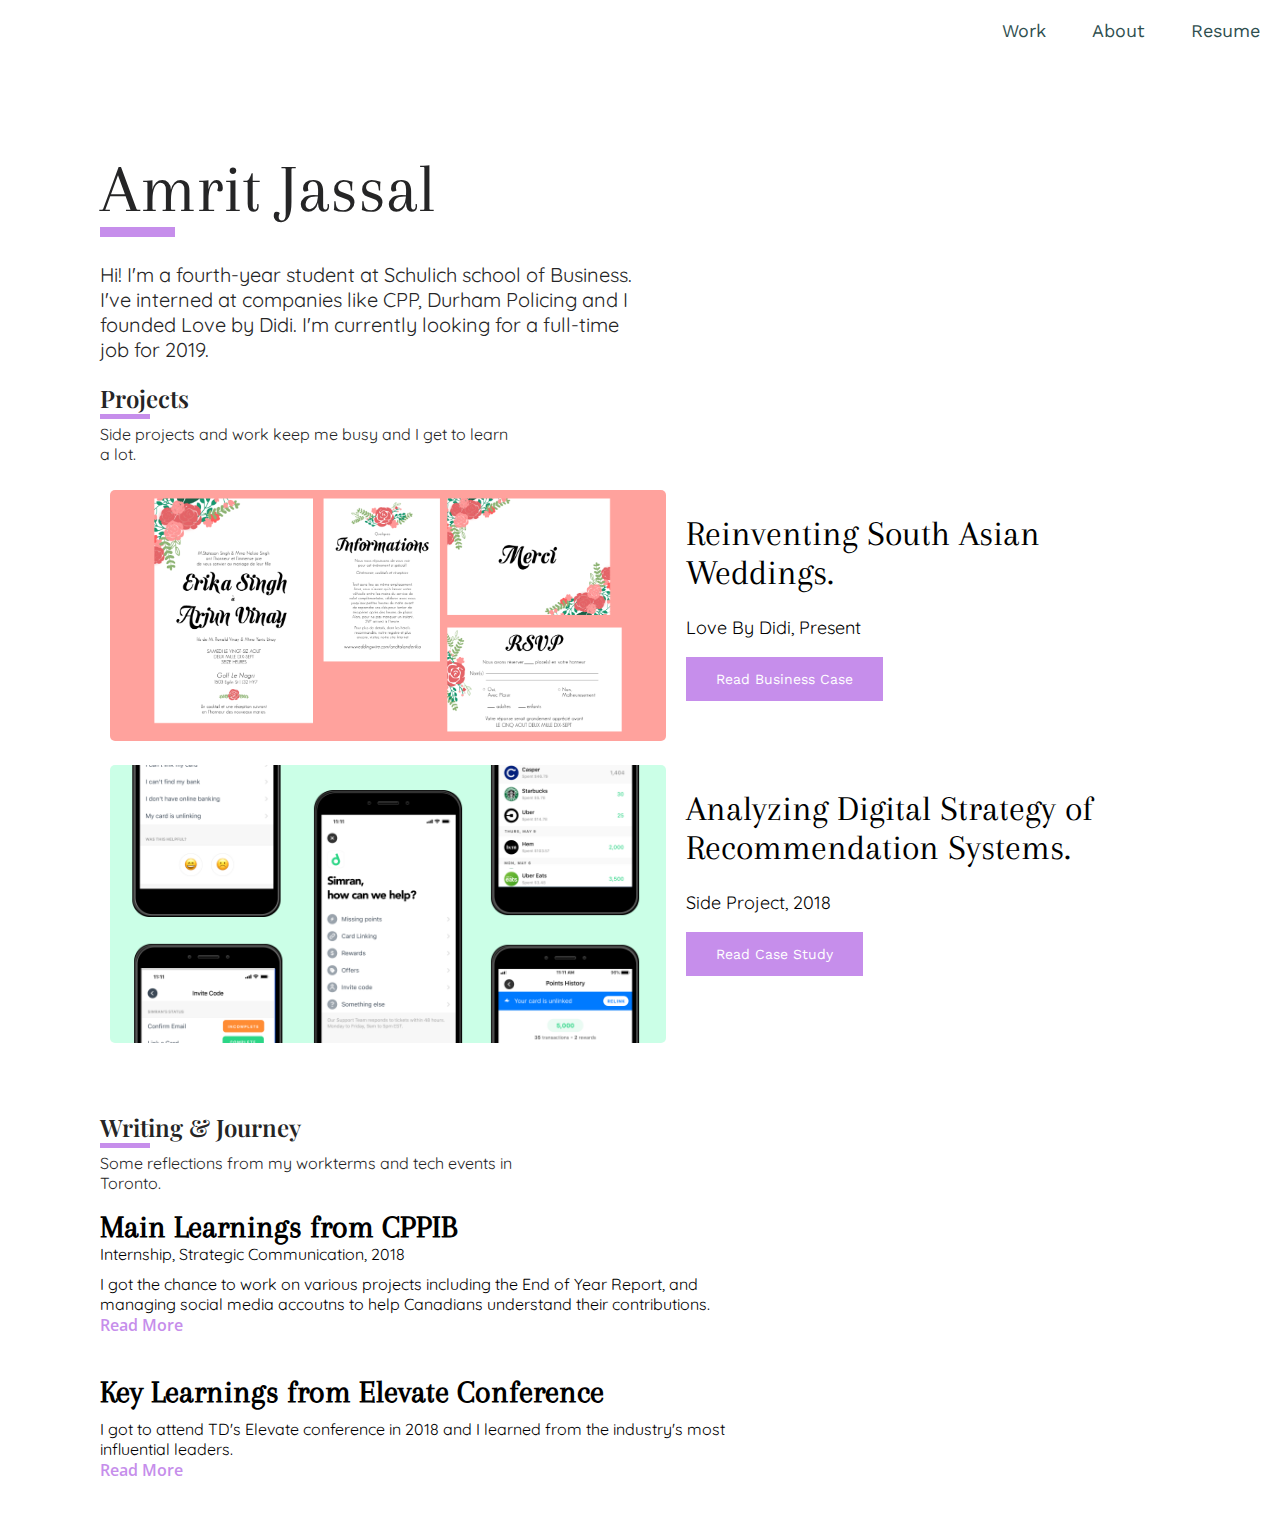
==== index.html @ 8e836dc0 "my first ever commit" ====
<!DOCTYPE html>
<html lang="en" class="no-js">
	<head>
		<meta charset="UTF-8" />
		<meta name="viewport" content="width=device-width, initial-scale=1">
		<title>Amrit Jassal</title>
		<link rel="shortcut icon" href="favicon.ico">
		<link href="https://fonts.googleapis.com/css?family=Roboto:400,700,700i|Arapey" rel="stylesheet">
		<link rel="stylesheet" type="text/css" href="css/normalize.css" />
		<link rel="stylesheet" type="text/css" href="css/demo.css" />
		<link rel="stylesheet" type="text/css" href="css/demo4.css" />
		<link rel="stylesheet" type="text/css" href="pater/pater.css" />
        <link href="https://fonts.googleapis.com/css?family=Open+Sans|Playfair+Display|Roboto|Work+Sans" rel="stylesheet">
        <link href="https://fonts.googleapis.com/css?family=Noticia+Text|Quicksand" rel="stylesheet">
		<script>document.documentElement.className="js";var supportsCssVars=function(){var e,t=document.createElement("style");return t.innerHTML="root: { --tmp-var: bold; }",document.head.appendChild(t),e=!!(window.CSS&&window.CSS.supports&&window.CSS.supports("font-weight","var(--tmp-var)")),t.parentNode.removeChild(t),e};supportsCssVars()||alert("Please view this demo in a modern browser that supports CSS Variables.");</script>
        <link rel="stylesheet" href="animate.css">
        <link rel="icon" href="img/favicon.png">
        
        <!-- Global site tag (gtag.js) - Google Analytics -->
<script async src="https://www.googletagmanager.com/gtag/js?id=UA-72695210-1"></script>
<script>
  window.dataLayer = window.dataLayer || [];
  function gtag(){dataLayer.push(arguments);}
  gtag('js', new Date());

  gtag('config', 'UA-72695210-1');
</script>


	</head>
	<body class="demo-4">
		<main>
			<div class="content">
				<svg class="scene" width="500px" height="500px" preserveAspectRatio="none" viewBox="0 0 1440 800" xmlns:pathdata="http://www.codrops.com/" id="svg">
					<path d="M 1066,436 C 1051,543.8 973.2,656.2 873.6,700.1 756.6,751.7 600.9,725 492.4,657.4 431.5,619.5 387.5,546.9 376.7,476 360.3,368.3 377.9,229.2 462.5,160.5 589.5,57.34 815.4,42.24 952.4,131.7 1044,190.8 1081,328.8 1066,436 Z" pathdata:id="M 1041,450.4 C 1023,547.7 992.8,667.7 905.7,714.5 793.1,775 639,728.7 524.5,671.8 453.3,636.4 382.2,575.4 360.2,499 329.7,393 344.6,249.2 426,174.9 568.6,44.66 851.1,-8.71 1002,111.8 1091,182.7 1061,338.6 1041,450.4 Z;M 1066,436 C 1051,543.8 976.5,664.5 873.6,700.1 761,739.1 636.4,655.8 529.5,603.1 441.6,559.8 325.8,520.1 293.8,427.5 263.1,338.4 294.5,213.4 368.2,154.8 520.7,33.48 790.1,23.76 952.4,131.7 1043,191.7 1081,328.8 1066,436 Z;M 1066,436 C 1053,531.1 930.7,580.1 842.2,617.2 734,662.7 598.4,707.8 492.4,657.4 427.6,626.6 387.5,546.9 376.7,476 360.3,368.3 376.9,227.9 462.5,160.5 567.6,77.69 749.9,37.5 863.8,148.8 947.6,230.7 1082,320.1 1066,436 Z"/>
				</svg>
			</div>
            
            <div class="header"> 
                <!--<div class="navigation"> 
                    
                     <div class="topnav special" id="myTopnav">
    
                <a href="index4.html">work.</a>
                <a href="about.html">about.</a>
                <a href="Simran_Jassal.pdf">resume.</a>
                <a href="javascript:void(0);" class="icon" onclick="myFunction()">&#9776;</a>
            </div> 
                    
                </div>--> 
                
                
                <div class="nav">
  <div class="nav-header">
    <div class="nav-title">
    </div>
  </div>
  <div class="nav-btn">
    <label for="nav-check">
      <span></span>
      <span></span>
      <span></span>
    </label>
  </div>
  <input type="checkbox" id="nav-check">
  <div class="nav-links">
    <a href="index.html">Work</a>
    <!--<a href="play.html">Play</a>--> 
    <a href="about.html">About</a>
    <a href="SimranJassal2019.pdf" target="_blank">Resume</a>
  </div>
</div>
                
                <div class="introduction"> 
                    <h1 id="header-text"> Amrit Jassal </h1>
                    <div class="rec"> </div>
                    <p id="header-paragraph"> Hi! I'm a fourth-year student at Schulich school of Business. I've interned at companies like CPP, Durham Policing and I founded Love by Didi. I'm currently looking for a full-time job for 2019.</p>
                </div>
                <!--<div id="socialmedia"> 
                    <ul> 
                        <a href="https://medium.com/@simranj3" target="_blank"> <li> MEDIUM </li> </a>
                          <a href="https://twitter.com/SimranJ3" target="_blank"> <li> TWITTER </li></a>
                         <a href="https://www.linkedin.com/in/simranjassal/" target="_blank"> <li> LINKEDIN </li></a>
                    </ul>
                </div>--> 
            </div>
            
            <div id="projects-section"> 
                <h1 class="subheader"> Projects </h1>
                 <div class="rec2"> </div>
                <p id="subsubheader"> Side projects and work keep me busy and I get to learn a lot. </p>
            
                
                <div class="project-item"> 
                        <div class="project-item-wrapper"> 
                            <div class="project-badge">
                                <a href="didi2.html"> <img src="img/play/Didi01.png" width='100%' style="border-radius: 5px; " class="image22"> </a>
                            </div>
                            
                            <div class="proj-title"> 
                                <h1> Reinventing South Asian Weddings. </h1>
                                <p> Love By Didi, Present </p>
                                <p> </p>
                                 <button class="button-style" onclick="window.location='didi2.html';">Read Business Case </button>
                                
                            </div>
                        </div>
                    </div>
                
                                
                   
                <div class="projects-wrapper"> 
                    <div class="project-item"> 
                        <div class="project-item-wrapper"> 
                            <div class="project-badge">
                                <a href="drop2.html"> <img src="img/Drop%20Badge.png" width='100%' style="border-radius: 5px;"> </a>
                            </div>
                            
                            <div class="proj-title"> 
                                <h1> Analyzing Digital Strategy of Recommendation Systems. </h1>
                                <p> Side Project, 2018 </p>
                                <p> </p>
                                 <button class="button-style" onclick="window.location='drop2.html';">Read Case Study</button>
                                
                            </div>
                        </div>
                    </div>
                </div>
                
                                <br> 
                <br> 
                
                 
 
                
                <h1 class="subheader"> Writing & Journey </h1> 
                <div class="rec2"> </div>
                <p id="subsubheader"> Some reflections from my workterms and tech events in Toronto. </p>
                
                 <div class="am-project-item"> 
                    <h1 class="am-project-title"> Main Learnings from CPPIB </h1>
                    <p class="am-project-desc"> Internship, Strategic Communication, 2018</p>
                    <p class="am-project-desc2"> I got the chance to work on various projects including the End of Year Report, and managing social media accoutns to help Canadians understand their contributions. </p>
                    
                    <a href="cppib.html" class="am-project-link"> Read More </a>
                </div>
                <br> 
                <br> 
                <div class="am-project-item"> 
                    <h1 class="am-project-title"> Key Learnings from Elevate Conference </h1>
                    <p class="am-project-desc2"> I got to attend TD's Elevate conference in 2018 and I learned from the industry's most influential leaders. </p>
                    
                    <a href="elevate.html" class="am-project-link"> Read More </a>
                </div>
                
                <br> 
                <br> 
                
               
                
            </div>
                
        

            

            
            
		</main>
		<script src="js/anime.min.js"></script>
		<script src="js/demo.js"></script>
		<script src="js/demo4.js"></script>
        
        <script> 
            
    $(".image22").hover(
  function () {
    $(this).addClass("animated bounce");
  }
);
</script>
	</body>
</html>
---- css/demo4.css ----
.title {
	color: #fff;
	font-size: 6vw;
	font-weight: 400;
	z-index: 1000;
	font-family: "Arapey", serif;
	pointer-events: none;
}

.scene path {
	fill: #F6E8FF;
}

body { 
    background-color: white; 
}

#svg { 
    position: absolute; 
    z-index: -100; 
}

.background-pic{ 
    color: red; 
    height: 400px; 
    padding-top: 40px; 
}

#introduction{ 
    position: absolute; 
    z-index: 2; 
}

#header-text { 
    font-family: 'Arapey'; 
    font-weight: 400;
    color: #252526; 
    padding-top: 100px; 
    padding-left: 100px; 
    font-size: 70px; 
    margin-bottom: 0px; 
    margin-top: 0px; 
}


.am-project-title { 
    font-family: "Arapey";  
    padding-left: 100px;
    margin: 0; 
}

.am-project-desc { 
    font-family: "Quicksand";
    padding-left: 100px;
    margin: 0; 
}

.am-project-desc2 { 
    font-family: "Quicksand";
    padding-left: 100px;
    margin: 0;
    margin-top: 10px; 
    width: 60%; 
}

.am-project-link{ 
    font-family: "Open Sans"; 
    text-decoration: none; 
    font-weight: 600; 
    color: #C68EEB; 
    padding-left: 100px; 
    
}

#header-paragraph{ 
    color: #252526; 
    font-family: 'Quicksand'; 
    font-weight: thin; 
    font-size: 20px; 
    padding-top: 5px; 
    padding-left: 100px; 
    width: 50%; 
}


@media (max-width:600px) {
    #header-paragraph {
    width: 90%;
    }
    
    .project-badge {
        width: 1000px; }
.proj-title { 
    display: none; 
}

}



.subheader{ 
    color: #252526; 
    font-family: 'Playfair Display'; 
    font-weight: 600; 
    font-size: 24px;
    padding-left: 100px; 
    margin-bottom: 0; 
}

#subsubheader{
    color: #252526;
    font-family: 'Quicksand'; 
    font-weight: thin; 
    padding-left: 100px;
    margin-top: 5px; 
    width: 40%; 
}

.about-paragraph{ 
    font-family:"Open Sans"; 
    font-weight: 400; 
    font-size: 16px; 
    color: #373737;
    width: 50%; 
    margin: auto; 
    padding-left: 100px; 
    margin-top: 20px;  
    line-height: 24px; 
}

.about-subheader { 
      font-family:"Playfair display"; 
    font-weight: 600; 
    font-size: 28px; 
    color: #373737;
    width: 50%; 
    margin: auto; 
    padding-left: 100px; 
    margin-top: 20px;
}

#profile-pic { 
    padding-left: 100px; 
}

.rec { 
    background-color: #C68EEB; 
    height: 10px; 
    width: 75px; 
    margin-left: 100px; 
    padding-top: 0; 
    padding-bottom: 0; 
}

.rec2 { 
    background-color: #C68EEB; 
    height: 5px; 
    width: 50px; 
    margin-left: 100px; 
    padding-top: 0; 
    padding-bottom: 0; 
}



.topnav {
    overflow: hidden;
    width: 25%; 
    float: right; 
}


/* Style the links inside the navigation bar */
.topnav a {
    float: left;
    display: block;
    color: #f2f2f2;
    text-align: center;
    padding: 14px 16px;
    text-decoration: none;
    font-size: 17px;
    display: inline; 
    text-decoration: none;  
    padding-left: 5%; 
    color: black; 
    font-family: 'Open Sans';
}
.topnav ul { 
    background-color:black; 
}
.topnav li{ 
    display: inline; 
    text-decoration: none;  
    padding-left: 5%; 
    color: black; 
    font-family: 'Open Sans'; 
}

.proj-header { 
    margin-top: -25px; 

}
.project-title { 
    font-family: 'Arapey'; 
    font-size: 54px; 
    font-weight: 400; 
    padding-bottom: 0; 
    margin-bottom: 0px; 
}

.project-company { 
    font-family: 'Open Sans';
    font-size: 24px; 
    padding-top: 0; 
    margin-top: 0px; 
}


.sec-longinfo{ 
    width: 100%; 
    /*margin-left: 30%; */
}

.sec-longinfo-grey{ 
    width: 60%; 
    margin: auto; 
    background-color: #E8E8E8; 
}
.info-header{ 
    font-family: 'Work Sans';
    font-size: 23px; 
    margin-bottom: 5px; 
    padding-bottom: 5px; 
    color: #C68EEB; 
}

.info-subheader{ 
    font-family: 'work sans'; 
    font-size: 19px; 
    margin-bottom: 5px;
    padding-bottom: 5px; 
    color: #2B2B30;  
}



.section-content{ 
    font-family: 'Roboto';

}
.section-content-top{ 
    font-family: 'Roboto';
    margin: 5px; 
    padding: 0; 
}
.section-content-top-pitch{ 
    font-family: 'Roboto';
    font-size: 17px; 
    color: #292929; 
    padding: 0; 
    padding-left: 10px; 
}

.half-wrapper{ 
    width: 60%;
}

.left{ 
    width: 29%; 
    float: left; 
    background-color: red; 

}

.right{ 
    width: 29%; 
    float: right; 
    background-color: green; 
}



.overview-wrapper { 
    width: 60%; 
}

.overview-left{ 
    width: 19%;
    float: left; 
    display:block;
}

.overview-right{ 
    width: 39%; 
    float: right; 
    display: block; 
}

.sec-overview{ 
 
    width: 60%; 
    margin: auto; 
}


.wrapper { 
  overflow:hidden;
  width: 100%; 
    margin: auto; 
}

.wrapper div {
   min-height: 200px;
   padding: 10px;
}
#one {
  float:left; 
  margin-right:20px;
  width:25%;
}
#two { 
  overflow:hidden;
  min-height:170px;
    width: 50%; 
    background-color: red; 
}



.wrapper2 { 
    overflow:hidden;
    width: 100%; 
    margin: auto; 
}

.wrapper2 div {
    min-height: 100px;
    padding: 10px;
}
#one2 {
    float:left; 
    width:25%;
    margin-left: 10%; 
    padding-top: 35px; 
}
#two2 { 
    overflow:hidden;
    min-height:170px;
    width: 50%;  
}


.project-item-wrapper { 
    overflow:hidden;
    width: 100%; 
    margin: auto; 
}

.project-item-wrapper div {
    min-height: 100px;
    padding: 10px;
}
.project-badge {
    float:left; 
    width:45%; 
    margin-left: 100px; 
}
.proj-title { 
    overflow:hidden;
    min-height:170px;
    width: 35%; 
}

.proj-title h1{
    font-family: 'Arapey';
    font-size: 36px; 
    font-weight: 400;
    
}

.proj-title p { 
    font-family: 'Quicksand';
    font-size: 18px; 
}


@media screen and (max-width: 400px) {
   #one2 { 
    float: none;
    margin-right:0;
    width:90%;
  }
    
    #two2{
    width: 90%;
    }
}

@media screen and (max-width: 400px) {
   #one { 
    float: none;
    margin-right:0;
    width:auto;
    border:0;
    border-bottom:2px solid #000;    
  }
}


.button-style { 
    color: white; 
    font-family: 'Work Sans';
    font-size: 14px; 
    background-color: #C68EEB; /* Green */
    border: none;
    padding: 14px 30px;
    text-align: center;
    text-decoration: none;
}

.button-style:hover { 
    background-color: #AF5EE5; /* Green */
    cursor: pointer;
}

.section-learnings { 
     font-family: 'Roboto';
    font-size: 18px; 
    text-decoration: none; 
list-style-type: none; 
    margin-top: 10px; 
}

.link-style{ 
    font-family: 'Roboto';
    font-weight: 600; 
    color: #4080FF; 
    text-decoration: none; 
    font-size: 18px; 
}


/* NAVIGATION */ 

* {
  box-sizing: border-box;
}

body {
  margin: 0px;
  font-family: 'Work Sans';
}

.nav {
  height: 50px;
  width: 100%;
  background-color: white;
  position: relative;
}

.nav > .nav-header {
  display: inline;
}

.nav > .nav-header > .nav-title {
  display: inline-block;
  font-size: 22px;
  color: darkslategrey;
  padding: 10px 10px 10px 10px;
}

.nav > .nav-btn {
  display: none;
}

.nav > .nav-links {
  display: inline;
  float: right;
  font-size: 18px;
}

.nav > .nav-links > a {
  display: inline-block;
  padding: 20px 20px 20px 20px;
  text-decoration: none;
  color: darkslategrey;
}

.nav > .nav-links > a:hover {
  color: #FD6A65;
}

.nav > #nav-check {
  display: none;
}

@media (max-width:600px) {
  .nav > .nav-btn {
    display: inline-block;
    position: absolute;
    right: 0px;
    top: 0px;
  }
  .nav > .nav-btn > label {
    display: inline-block;
    width: 50px;
    height: 50px;
    padding: 13px;
  }
  .nav > .nav-btn > label:hover {
    background-color: #FFC2C2;
  }
  .nav > .nav-btn > label > span {
    display: block;
    width: 25px;
    height: 10px;
    border-top: 2px solid #eee;
  }
  .nav > .nav-links {
    position: absolute;
    display: block;
    width: 100%;
    background-color: #333;
    height: 0px;
    transition: all 0.3s ease-in;
    overflow-y: hidden;
    top: 50px;
    left: 0px;
  }
  .nav > .nav-links > a {
    display: block;
    width: 100%;
  }
  .nav > #nav-check:not(:checked) + .nav-links {
    height: 0px;
  }
  .nav > #nav-check:checked + .nav-links {
    height: calc(100vh - 50px);
    overflow-y: auto;
  }
}




.container
{
  text-align: center; 
}
.left-div
{
  display: inline-block;
  max-width: 35%;
  text-align: left;
  border-radius: 3px;
  margin: 15px;
  vertical-align: top;
    background-color: white;
    padding: 10px; 
}
.left-div:hover{ 
    background-color: #F4F4F4; 
}
.right-div
{
  display: inline-block;
  max-width: 35%;
  text-align: left;
  border-radius: 3px;
  margin: 15px;
       background-color: white;
    padding: 10px;
}

.right-div:hover { 
    background-color: #f4f4f4; 
}

.left-text, .right-text
{
  font: 14px 'Work Sans', monospace;
	color: #333;
}
@media screen and (max-width: 600px) 
{
  .left-div, .right-div
    {
       max-width: 100%;
    }
}

.play-sub{ 
    font-size: 18px; 
    font-weight: 800; 
    margin-top: 5px; 
    margin-left: 0px; 
    margin-bottom: 0px; 
    margin-right: 0px; 
    padding: 0; 
    text-decoration: none; 
    color: #262626; 
}

.play-desc{ 
    font-size: 14px;
    margin-top: 6px; 
    padding: 0; 
    color: #262626; 
    text-decoration: none; 
}

a { 
    text-decoration: none; 
}

#socialmedia{ 
    margin-left: 60px; 
}

#socialmedia ul{ 
}

#socialmedia li { 
    text-decoration: none; 
    list-style: none; 
    display: inline; 
    margin-right: 30px; 
    font-family: 'work sans';
    font-weight: 900; 
    color: #252526;
}

#socialmedia a { 
    text-decoration: none; 
}

#socialmedia li:hover{ 
    color: #FD6A65; 
}

.footer { 
    height: 50px; 
    background-color: lightgrey;
}


.footer a{ 
    font-size: 18px; 
    font-family: 'work sans';
    text-decoration: none; 
    color: #373737;
}

.footer a:hover{ 
    color: #FD6A65
}
.footer ul { 
    width: 45%;
    margin: auto; 
    margin-top: 10px; 
    padding-top: 10px; 
}
.footer li { 
    margin-right: 20px; 
    text-align: center; 
    list-style: none; 
    display: inline; 
}
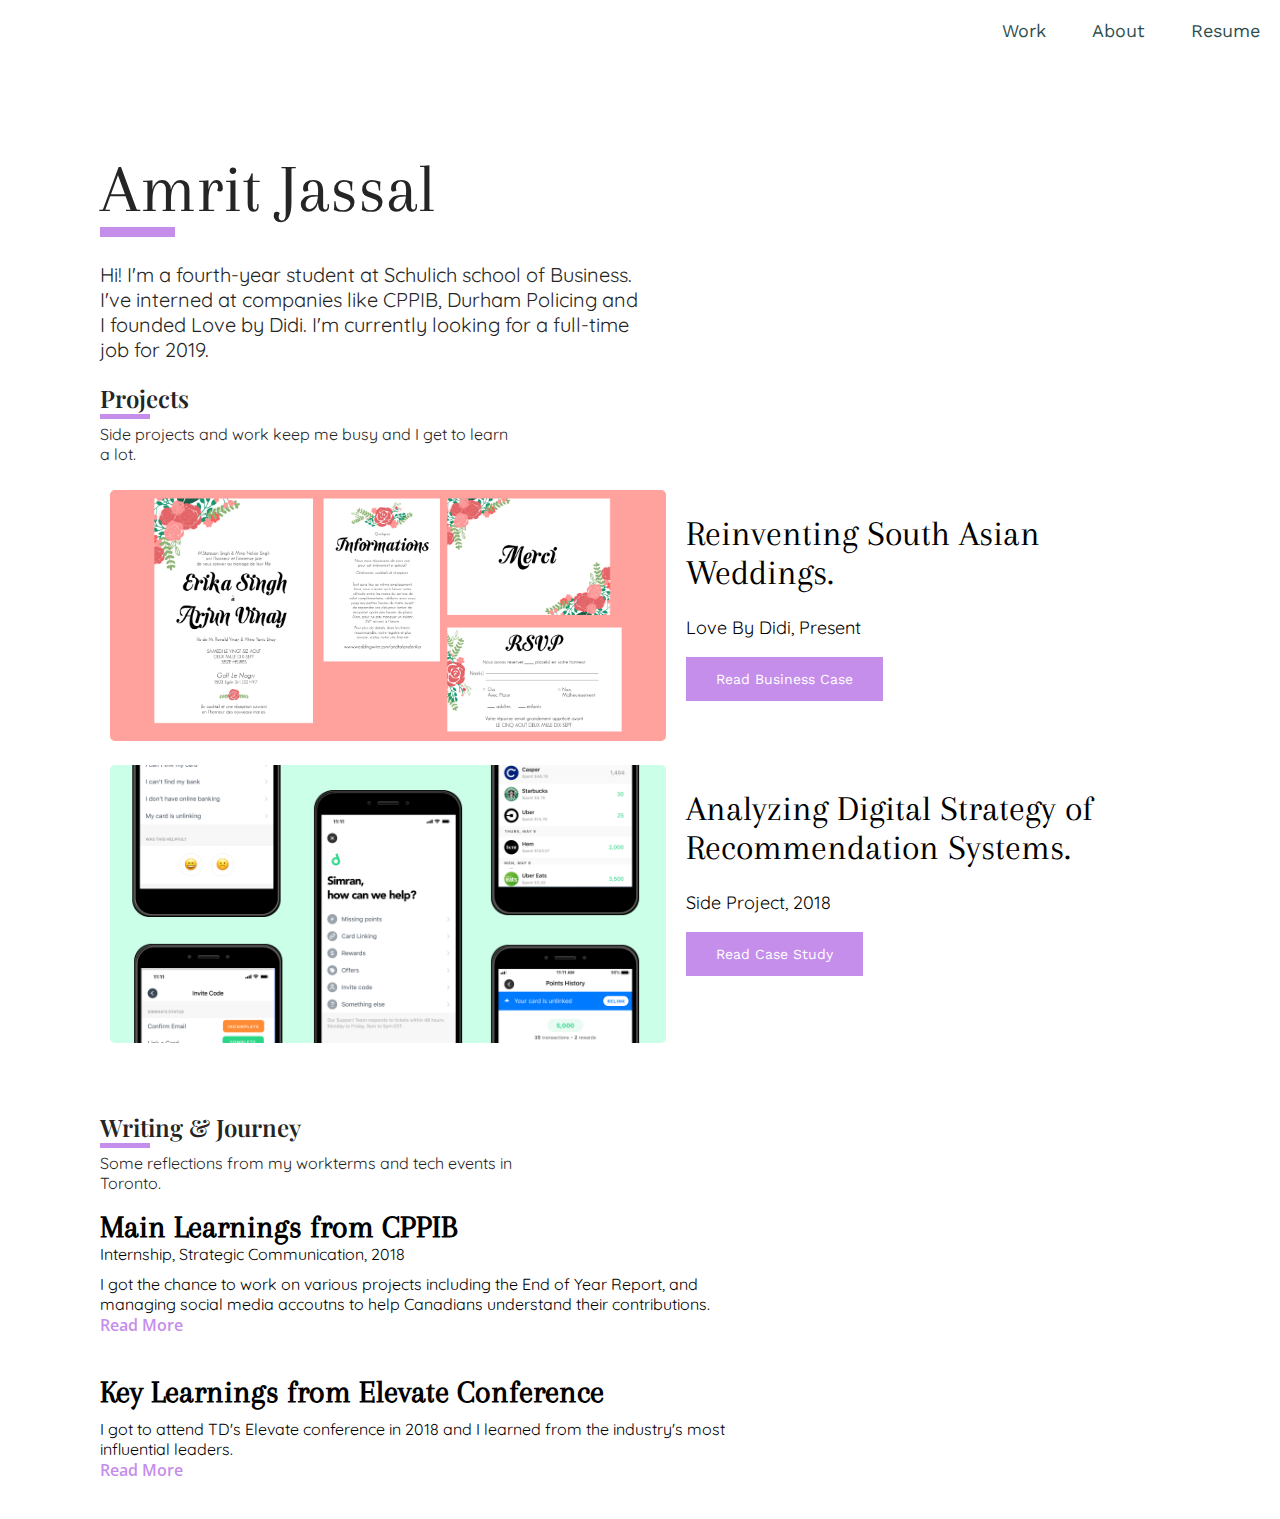
==== commit 1deca740: "“changes”" ====
--- a/index.html
+++ b/index.html
@@ -74,7 +74,7 @@
                 <div class="introduction"> 
                     <h1 id="header-text"> Amrit Jassal </h1>
                     <div class="rec"> </div>
-                    <p id="header-paragraph"> Hi! I'm a fourth-year student at Schulich school of Business. I've interned at companies like CPP, Durham Policing and I founded Love by Didi. I'm currently looking for a full-time job for 2019.</p>
+                    <p id="header-paragraph"> Hi! I'm a fourth-year student at Schulich school of Business. I've interned at companies like CPPIB, Durham Policing and I founded Love by Didi. I'm currently looking for a full-time job for 2019.</p>
                 </div>
                 <!--<div id="socialmedia"> 
                     <ul> 
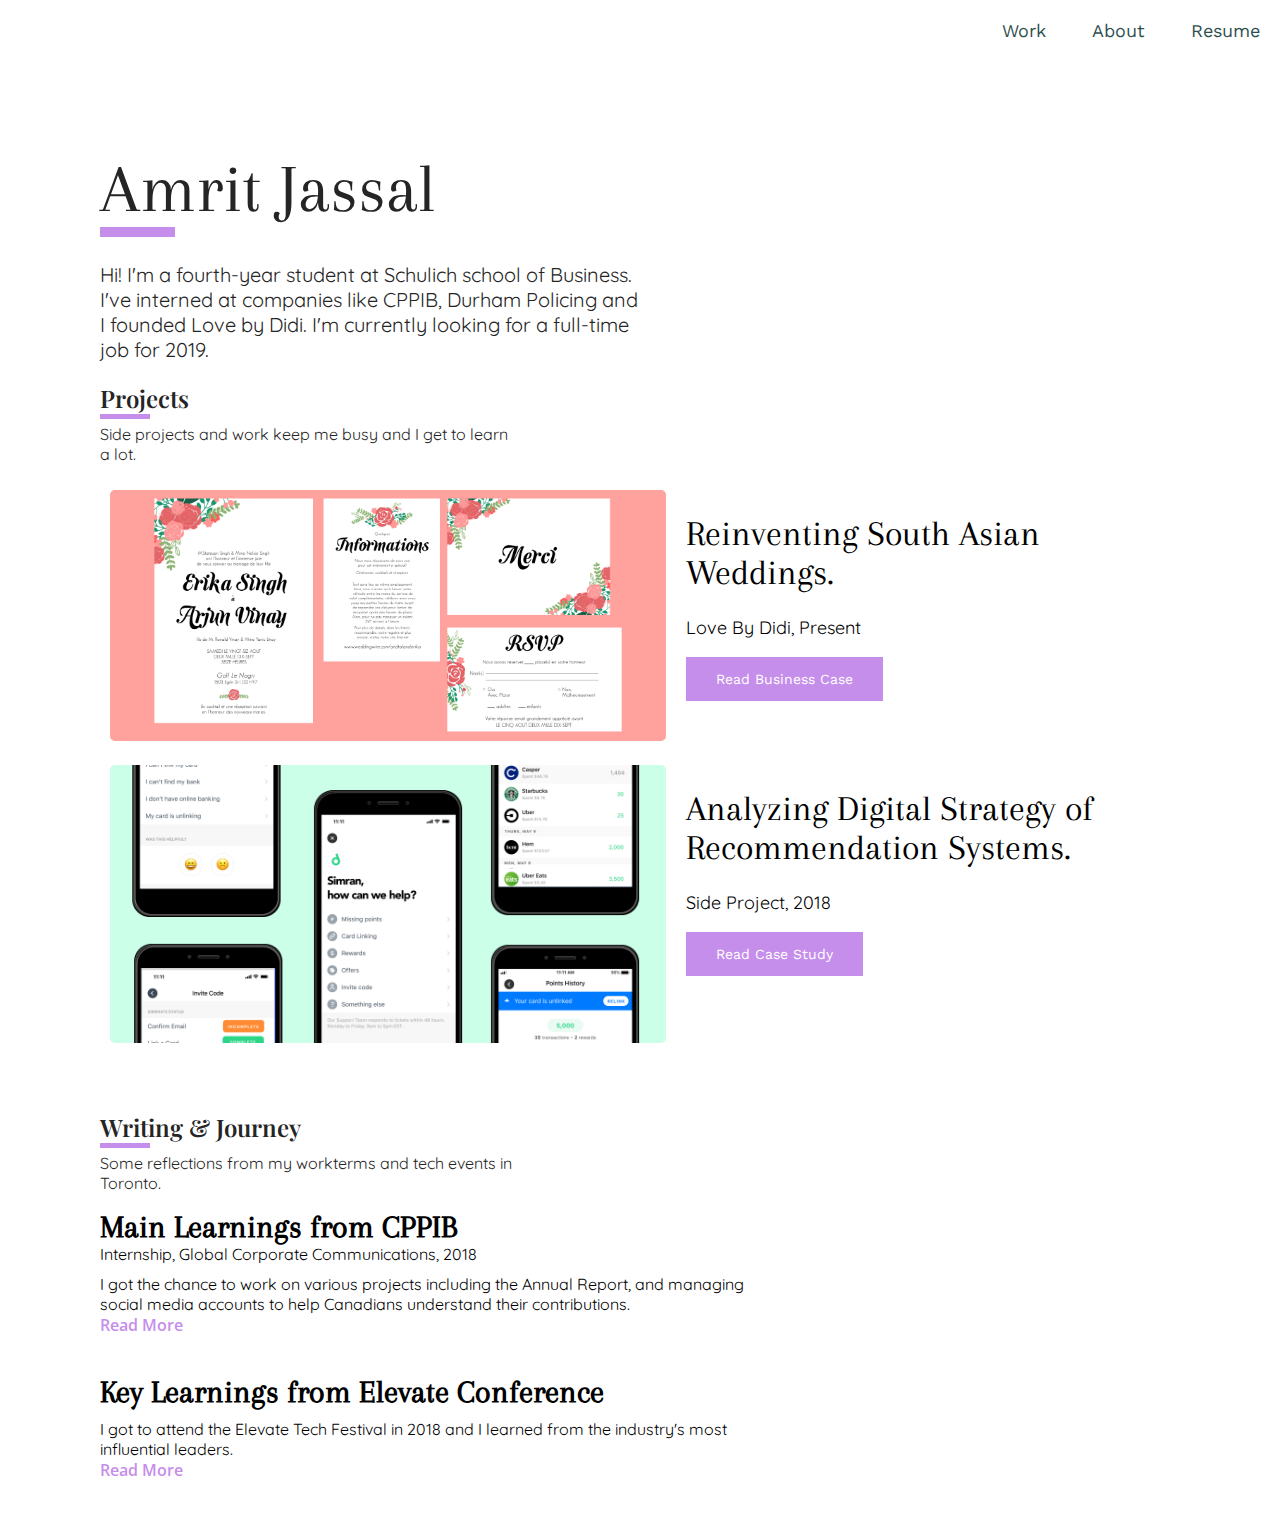
==== commit ce76b707: "“changes”" ====
--- a/index.html
+++ b/index.html
@@ -139,8 +139,8 @@
                 
                  <div class="am-project-item"> 
                     <h1 class="am-project-title"> Main Learnings from CPPIB </h1>
-                    <p class="am-project-desc"> Internship, Strategic Communication, 2018</p>
-                    <p class="am-project-desc2"> I got the chance to work on various projects including the End of Year Report, and managing social media accoutns to help Canadians understand their contributions. </p>
+                    <p class="am-project-desc"> Internship, Global Corporate Communications, 2018</p>
+                    <p class="am-project-desc2"> I got the chance to work on various projects including the Annual Report, and managing social media accounts to help Canadians understand their contributions. </p>
                     
                     <a href="cppib.html" class="am-project-link"> Read More </a>
                 </div>
@@ -148,7 +148,7 @@
                 <br> 
                 <div class="am-project-item"> 
                     <h1 class="am-project-title"> Key Learnings from Elevate Conference </h1>
-                    <p class="am-project-desc2"> I got to attend TD's Elevate conference in 2018 and I learned from the industry's most influential leaders. </p>
+                    <p class="am-project-desc2"> I got to attend the Elevate Tech Festival in 2018 and I learned from the industry's most influential leaders. </p>
                     
                     <a href="elevate.html" class="am-project-link"> Read More </a>
                 </div>
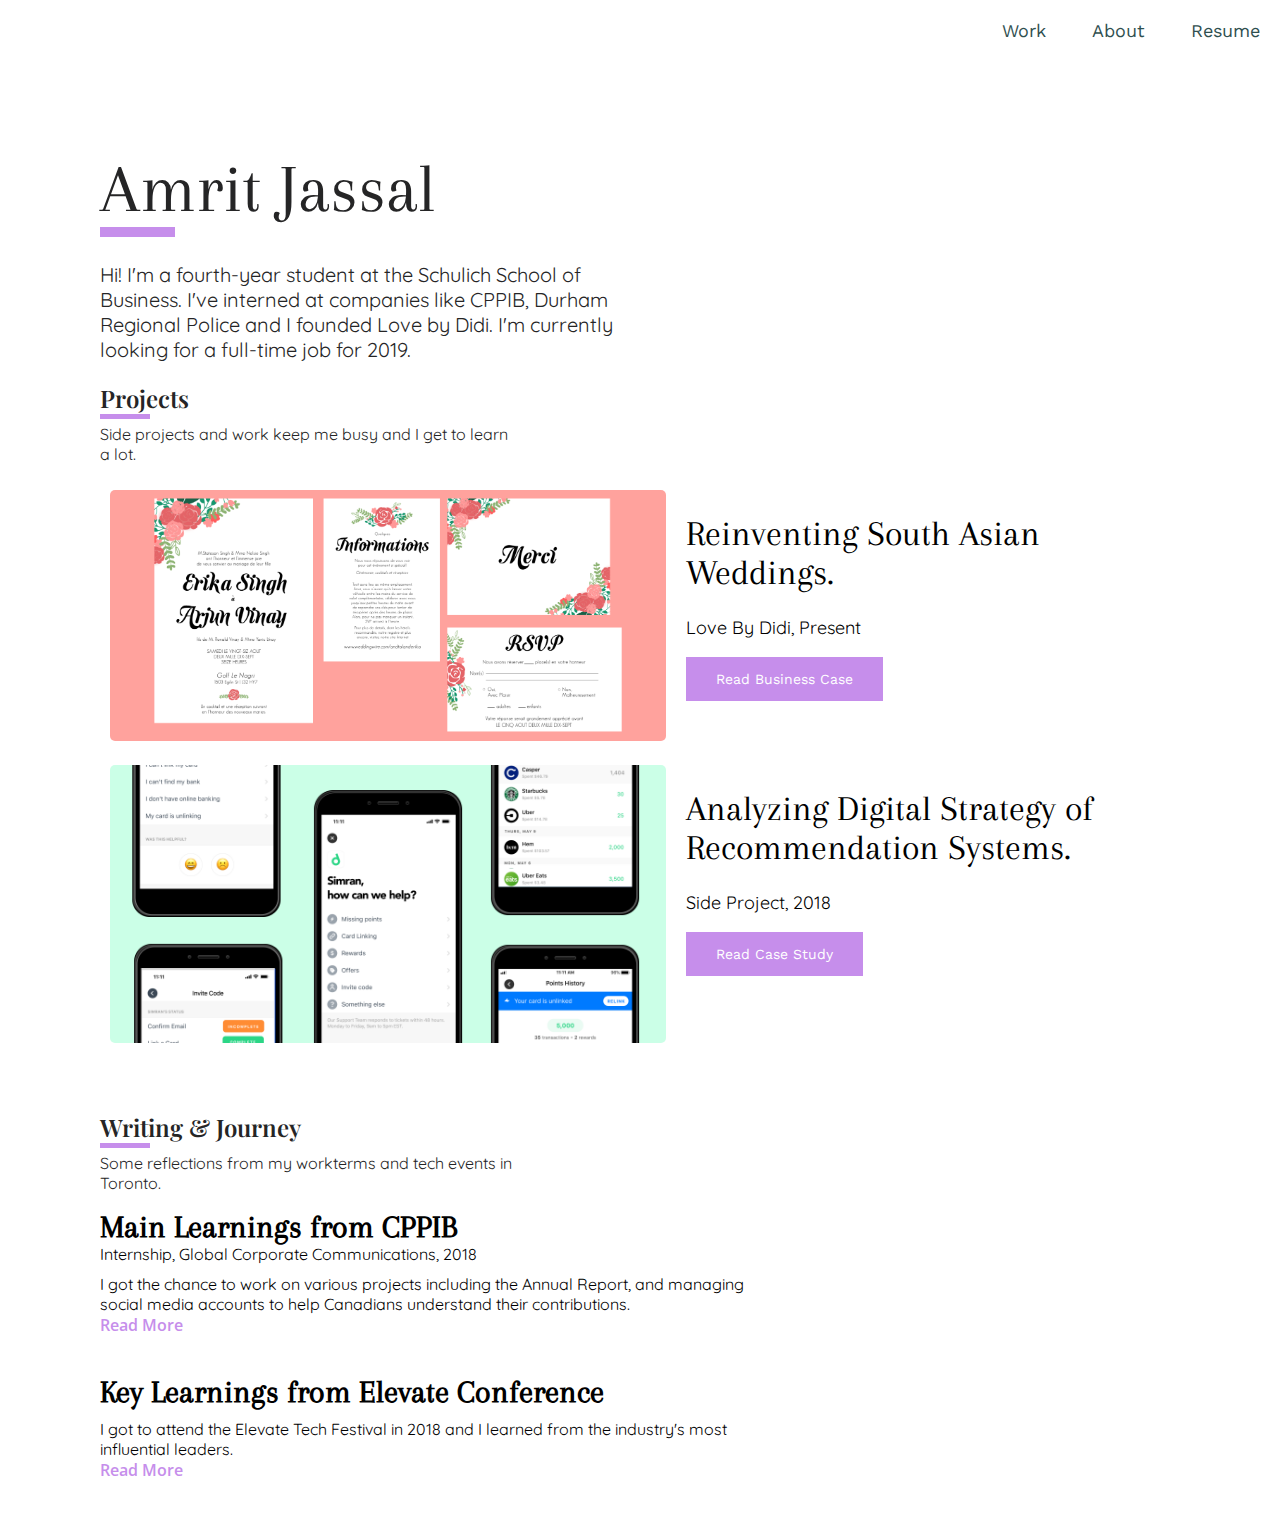
==== commit 14a22839: "“changes”" ====
--- a/index.html
+++ b/index.html
@@ -74,7 +74,7 @@
                 <div class="introduction"> 
                     <h1 id="header-text"> Amrit Jassal </h1>
                     <div class="rec"> </div>
-                    <p id="header-paragraph"> Hi! I'm a fourth-year student at Schulich school of Business. I've interned at companies like CPPIB, Durham Policing and I founded Love by Didi. I'm currently looking for a full-time job for 2019.</p>
+                    <p id="header-paragraph"> Hi! I'm a fourth-year student at the Schulich School of Business. I've interned at companies like CPPIB, Durham Regional Police and I founded Love by Didi. I'm currently looking for a full-time job for 2019.</p>
                 </div>
                 <!--<div id="socialmedia"> 
                     <ul> 
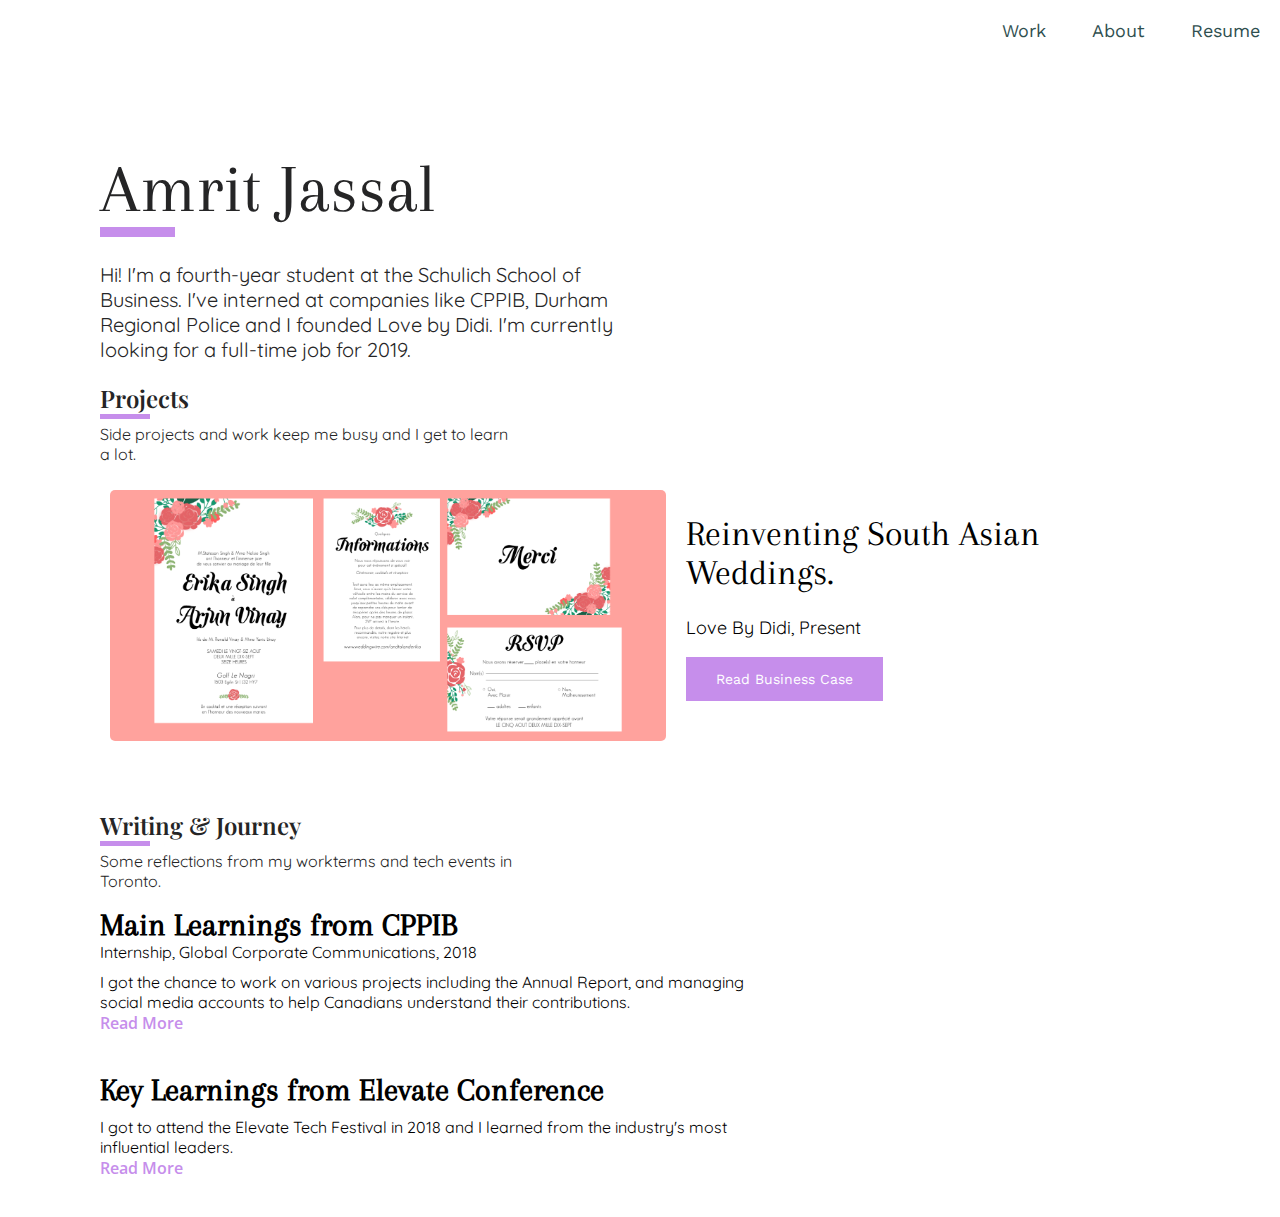
==== commit 7809c3a1: "adding resume" ====
--- a/index.html
+++ b/index.html
@@ -67,7 +67,7 @@
     <a href="index.html">Work</a>
     <!--<a href="play.html">Play</a>--> 
     <a href="about.html">About</a>
-    <a href="SimranJassal2019.pdf" target="_blank">Resume</a>
+    <a href="AmritJassal2019.pdf" target="_blank">Resume</a>
   </div>
 </div>
                 
@@ -107,7 +107,7 @@
                         </div>
                     </div>
                 
-                                
+                <!--                
                    
                 <div class="projects-wrapper"> 
                     <div class="project-item"> 
@@ -126,7 +126,7 @@
                         </div>
                     </div>
                 </div>
-                
+                -->
                                 <br> 
                 <br> 
                 
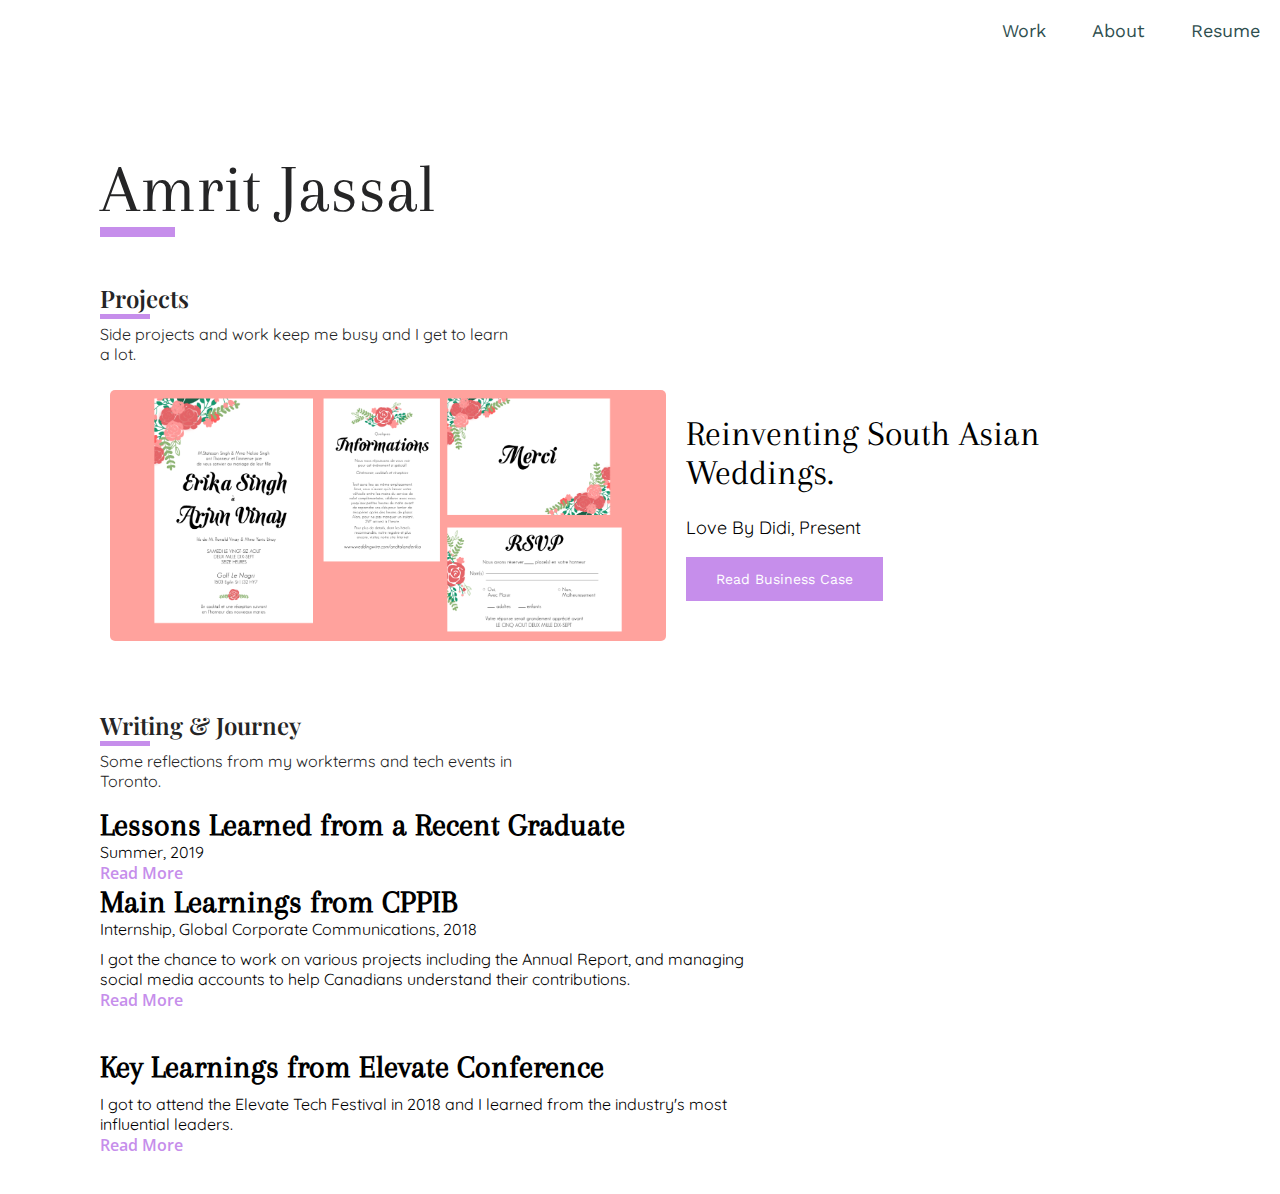
==== commit b005ff6d: "adding new info" ====
--- a/index.html
+++ b/index.html
@@ -74,7 +74,7 @@
                 <div class="introduction"> 
                     <h1 id="header-text"> Amrit Jassal </h1>
                     <div class="rec"> </div>
-                    <p id="header-paragraph"> Hi! I'm a fourth-year student at the Schulich School of Business. I've interned at companies like CPPIB, Durham Regional Police and I founded Love by Didi. I'm currently looking for a full-time job for 2019.</p>
+                    <p id="header-paragraph"></p>
                 </div>
                 <!--<div id="socialmedia"> 
                     <ul> 
@@ -136,6 +136,15 @@
                 <h1 class="subheader"> Writing & Journey </h1> 
                 <div class="rec2"> </div>
                 <p id="subsubheader"> Some reflections from my workterms and tech events in Toronto. </p>
+
+                <div class="am-project-item"> 
+                    <h1 class="am-project-title"> Lessons Learned from a Recent Graduate </h1>
+                    <p class="am-project-desc"> Summer, 2019 </p>
+                    
+                    <a href="graduate.html" class="am-project-link"> Read More </a>
+                </div>
+
+
                 
                  <div class="am-project-item"> 
                     <h1 class="am-project-title"> Main Learnings from CPPIB </h1>
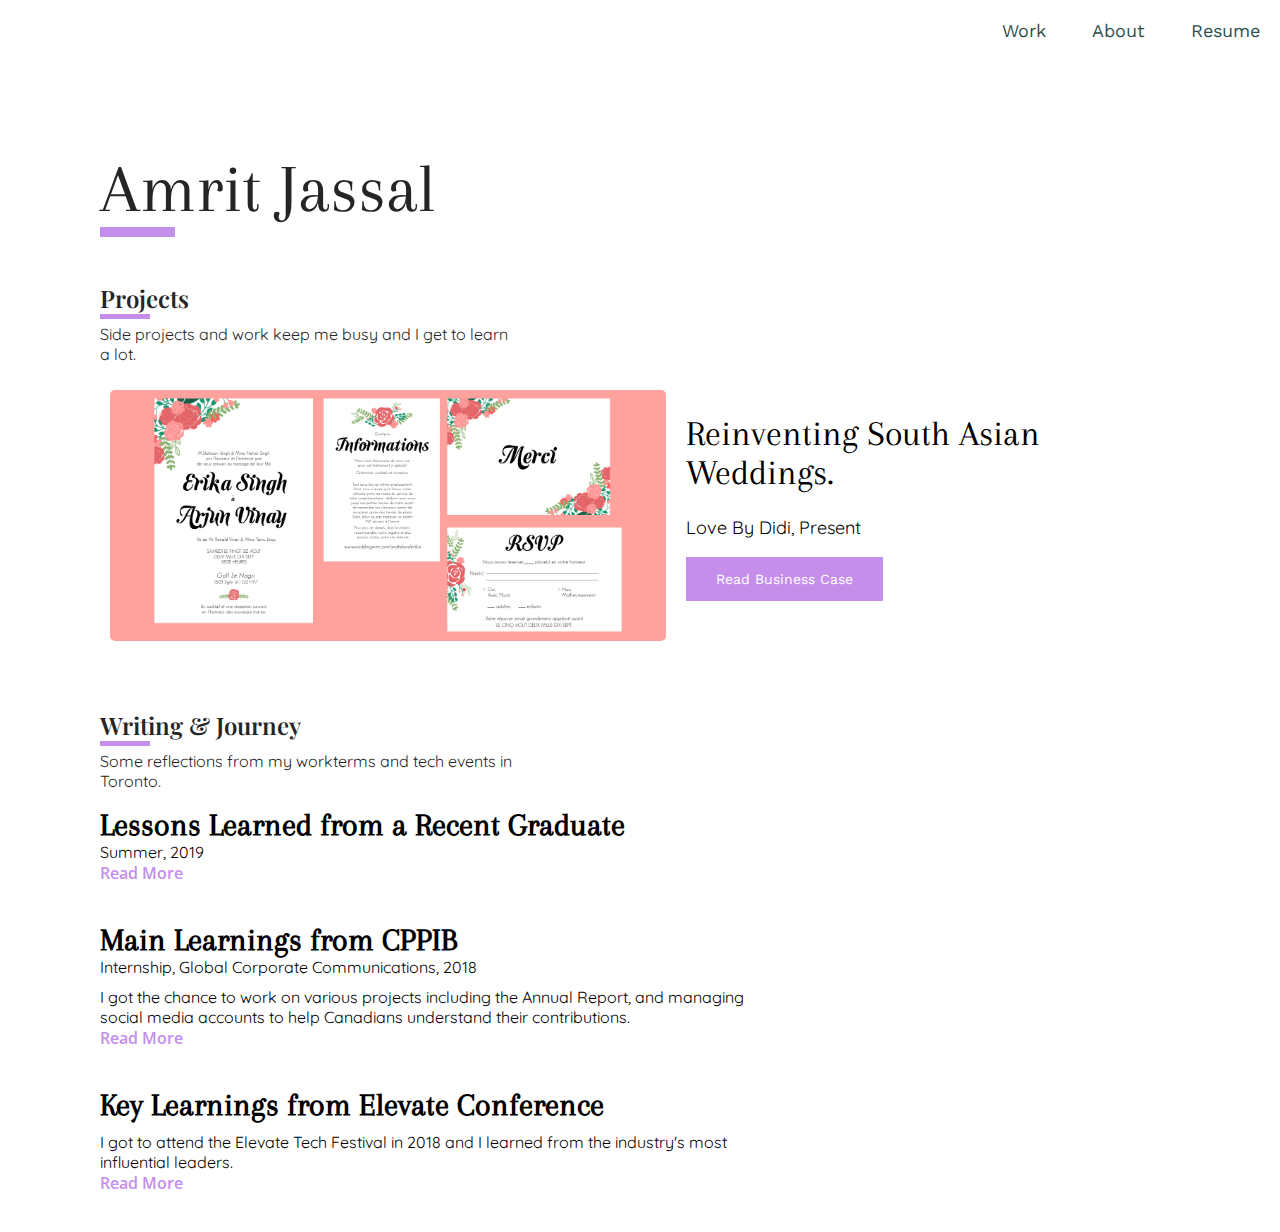
==== commit 08c7ee1e: "spacing" ====
--- a/index.html
+++ b/index.html
@@ -143,6 +143,8 @@
                     
                     <a href="graduate.html" class="am-project-link"> Read More </a>
                 </div>
+                <br>
+                <br>
 
 
                 
